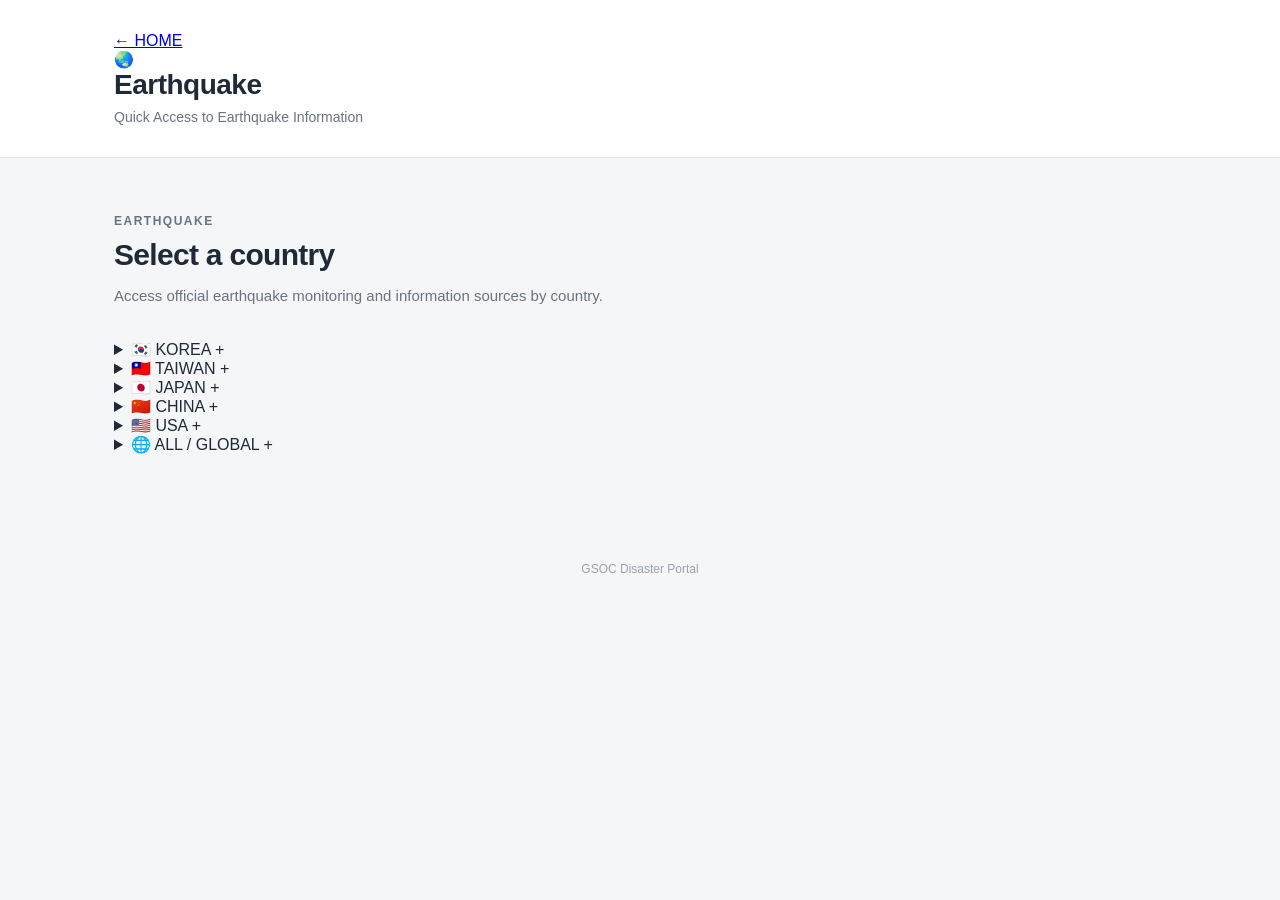
==== earthquake.html @ 1b241b1b "Create earthquake.html" ====
<!DOCTYPE html>
<html lang="en">

<head>
  <meta charset="UTF-8">

  <meta
    name="viewport"
    content="width=device-width, initial-scale=1.0"
  >

  <title>Earthquake | GSOC Disaster Portal</title>

  <link rel="stylesheet" href="style.css">
</head>


<body>

  <!-- =========================
       Header
  ========================== -->

  <header class="site-header">

    <div class="header-content">

      <a
        href="index.html"
        class="back-link"
      >
        ← HOME
      </a>

      <div class="page-title">

        <div class="page-icon">
          🌏
        </div>

        <div>

          <h1>
            Earthquake
          </h1>

          <p>
            Quick Access to Earthquake Information
          </p>

        </div>

      </div>

    </div>

  </header>


  <!-- =========================
       Main
  ========================== -->

  <main class="main-content">

    <section class="intro-section">

      <p class="section-label">
        EARTHQUAKE
      </p>

      <h2>
        Select a country
      </h2>

      <p class="section-description">
        Access official earthquake monitoring and information sources by country.
      </p>

    </section>


    <!-- =========================
         Country List
    ========================== -->

    <section class="country-list">


      <!-- =========================
           Korea
      ========================== -->

      <details class="country-box">

        <summary>

          <span class="country-name">
            🇰🇷 KOREA
          </span>

          <span class="country-arrow">
            +
          </span>

        </summary>


        <div class="country-content">

          <div class="source-grid">


            <a
              href="https://www.weather.go.kr/neng/earthquake/earthquake-korea.do"
              target="_blank"
              rel="noopener noreferrer"
              class="source-card"
            >

              <div class="source-top">

                <h3>
                  KMA Earthquake
                </h3>

                <span class="external-arrow">
                  ↗
                </span>

              </div>

              <p>
                Korea Meteorological Administration
              </p>

              <span class="source-type">
                Official
              </span>

            </a>


          </div>

        </div>

      </details>


      <!-- =========================
           Taiwan
      ========================== -->

      <details class="country-box">

        <summary>

          <span class="country-name">
            🇹🇼 TAIWAN
          </span>

          <span class="country-arrow">
            +
          </span>

        </summary>


        <div class="country-content">

          <div class="source-grid">


            <a
              href="https://www.cwa.gov.tw/V8/E/E/index.html"
              target="_blank"
              rel="noopener noreferrer"
              class="source-card"
            >

              <div class="source-top">

                <h3>
                  CWA Earthquake
                </h3>

                <span class="external-arrow">
                  ↗
                </span>

              </div>

              <p>
                Central Weather Administration
              </p>

              <span class="source-type">
                Official
              </span>

            </a>


          </div>

        </div>

      </details>


      <!-- =========================
           Japan
      ========================== -->

      <details class="country-box">

        <summary>

          <span class="country-name">
            🇯🇵 JAPAN
          </span>

          <span class="country-arrow">
            +
          </span>

        </summary>


        <div class="country-content">

          <div class="source-grid">


            <a
              href="https://www.data.jma.go.jp/multi/quake/index.html?lang=kr"
              target="_blank"
              rel="noopener noreferrer"
              class="source-card"
            >

              <div class="source-top">

                <h3>
                  JMA Earthquake
                </h3>

                <span class="external-arrow">
                  ↗
                </span>

              </div>

              <p>
                Japan Meteorological Agency
              </p>

              <span class="source-type">
                Official · Korean
              </span>

            </a>


          </div>

        </div>

      </details>


      <!-- =========================
           China
      ========================== -->

      <details class="country-box">

        <summary>

          <span class="country-name">
            🇨🇳 CHINA
          </span>

          <span class="country-arrow">
            +
          </span>

        </summary>


        <div class="country-content">

          <div class="source-grid">


            <a
              href="https://www.ceic.ac.cn/"
              target="_blank"
              rel="noopener noreferrer"
              class="source-card"
            >

              <div class="source-top">

                <h3>
                  CENC
                </h3>

                <span class="external-arrow">
                  ↗
                </span>

              </div>

              <p>
                China Earthquake Networks Center
              </p>

              <span class="source-type">
                Official
              </span>

            </a>


          </div>

        </div>

      </details>


      <!-- =========================
           USA
      ========================== -->

      <details class="country-box">

        <summary>

          <span class="country-name">
            🇺🇸 USA
          </span>

          <span class="country-arrow">
            +
          </span>

        </summary>


        <div class="country-content">

          <div class="source-grid">


            <a
              href="https://earthquake.usgs.gov/earthquakes/map/"
              target="_blank"
              rel="noopener noreferrer"
              class="source-card"
            >

              <div class="source-top">

                <h3>
                  USGS Earthquake Map
                </h3>

                <span class="external-arrow">
                  ↗
                </span>

              </div>

              <p>
                United States Geological Survey
              </p>

              <span class="source-type">
                Official
              </span>

            </a>


          </div>

        </div>

      </details>


      <!-- =========================
           All / Global
      ========================== -->

      <details class="country-box">

        <summary>

          <span class="country-name">
            🌐 ALL / GLOBAL
          </span>

          <span class="country-arrow">
            +
          </span>

        </summary>


        <div class="country-content">

          <div class="source-grid">


            <a
              href="https://earthquake.usgs.gov/earthquakes/map/"
              target="_blank"
              rel="noopener noreferrer"
              class="source-card"
            >

              <div class="source-top">

                <h3>
                  USGS Global Map
                </h3>

                <span class="external-arrow">
                  ↗
                </span>

              </div>

              <p>
                Global real-time earthquake map
              </p>

              <span class="source-type">
                Global
              </span>

            </a>


          </div>

        </div>

      </details>


    </section>

  </main>


  <!-- =========================
       Footer
  ========================== -->

  <footer class="site-footer">

    GSOC Disaster Portal

  </footer>


</body>

</html>
---- style.css ----
/* =========================
   기본 설정
========================= */

* {
  box-sizing: border-box;
}

body {
  margin: 0;

  font-family:
    -apple-system,
    BlinkMacSystemFont,
    "Segoe UI",
    Arial,
    sans-serif;

  background-color: #f4f6f8;

  color: #1f2937;
}


/* =========================
   Header
========================= */

.site-header {
  background-color: #ffffff;

  border-bottom: 1px solid #e5e7eb;
}

.header-content {
  max-width: 1100px;

  margin: 0 auto;

  padding: 32px 24px;
}

.site-header h1 {
  margin: 0;

  font-size: 28px;

  font-weight: 700;

  letter-spacing: -0.5px;
}

.site-header p {
  margin: 8px 0 0;

  font-size: 14px;

  color: #6b7280;
}


/* =========================
   Main
========================= */

.main-content {
  max-width: 1100px;

  margin: 0 auto;

  padding: 56px 24px 80px;
}


/* =========================
   Intro
========================= */

.intro-section {
  margin-bottom: 32px;
}

.section-label {
  margin: 0 0 10px;

  font-size: 12px;

  font-weight: 700;

  color: #6b7280;

  letter-spacing: 1.5px;
}

.intro-section h2 {
  margin: 0;

  font-size: 30px;

  font-weight: 700;

  letter-spacing: -0.7px;
}

.section-description {
  margin: 12px 0 0;

  max-width: 600px;

  font-size: 15px;

  line-height: 1.6;

  color: #6b7280;
}


/* =========================
   Disaster Grid
========================= */

.disaster-grid {
  display: grid;

  grid-template-columns:
    repeat(2, minmax(0, 1fr));

  gap: 20px;
}


/* =========================
   Disaster Card
========================= */

.disaster-card {
  display: flex;

  align-items: center;

  gap: 18px;

  min-height: 145px;

  padding: 26px;

  background-color: #ffffff;

  border: 1px solid #e5e7eb;

  border-radius: 14px;

  text-decoration: none;

  color: inherit;

  box-shadow:
    0 2px 6px rgba(0, 0, 0, 0.04);

  transition:
    transform 0.2s ease,
    box-shadow 0.2s ease,
    border-color 0.2s ease;
}


/* 마우스 올렸을 때 */

.disaster-card:hover {
  transform: translateY(-4px);

  border-color: #cbd5e1;

  box-shadow:
    0 10px 24px rgba(0, 0, 0, 0.09);
}


/* =========================
   Icon
========================= */

.disaster-icon {
  display: flex;

  align-items: center;

  justify-content: center;

  width: 64px;

  height: 64px;

  flex-shrink: 0;

  background-color: #f3f4f6;

  border-radius: 14px;

  font-size: 34px;
}


/* =========================
   Text
========================= */

.disaster-text {
  flex: 1;
}

.disaster-text h3 {
  margin: 0;

  font-size: 21px;

  font-weight: 700;
}

.disaster-text p {
  margin: 6px 0 0;

  font-size: 14px;

  color: #6b7280;
}


/* =========================
   Arrow
========================= */

.arrow {
  font-size: 22px;

  color: #9ca3af;

  transition:
    transform 0.2s ease;
}

.disaster-card:hover .arrow {
  transform: translateX(4px);
}


/* =========================
   Footer
========================= */

.site-footer {
  padding: 28px;

  text-align: center;

  font-size: 12px;

  color: #9ca3af;
}


/* =========================
   Tablet / Mobile
========================= */

@media (max-width: 700px) {

  .main-content {
    padding: 40px 18px 60px;
  }

  .header-content {
    padding: 24px 18px;
  }

  .site-header h1 {
    font-size: 23px;
  }

  .intro-section h2 {
    font-size: 25px;
  }

  .disaster-grid {
    grid-template-columns: 1fr;
  }

  .disaster-card {
    min-height: 120px;

    padding: 20px;
  }

  .disaster-icon {
    width: 56px;

    height: 56px;

    font-size: 30px;
  }

}
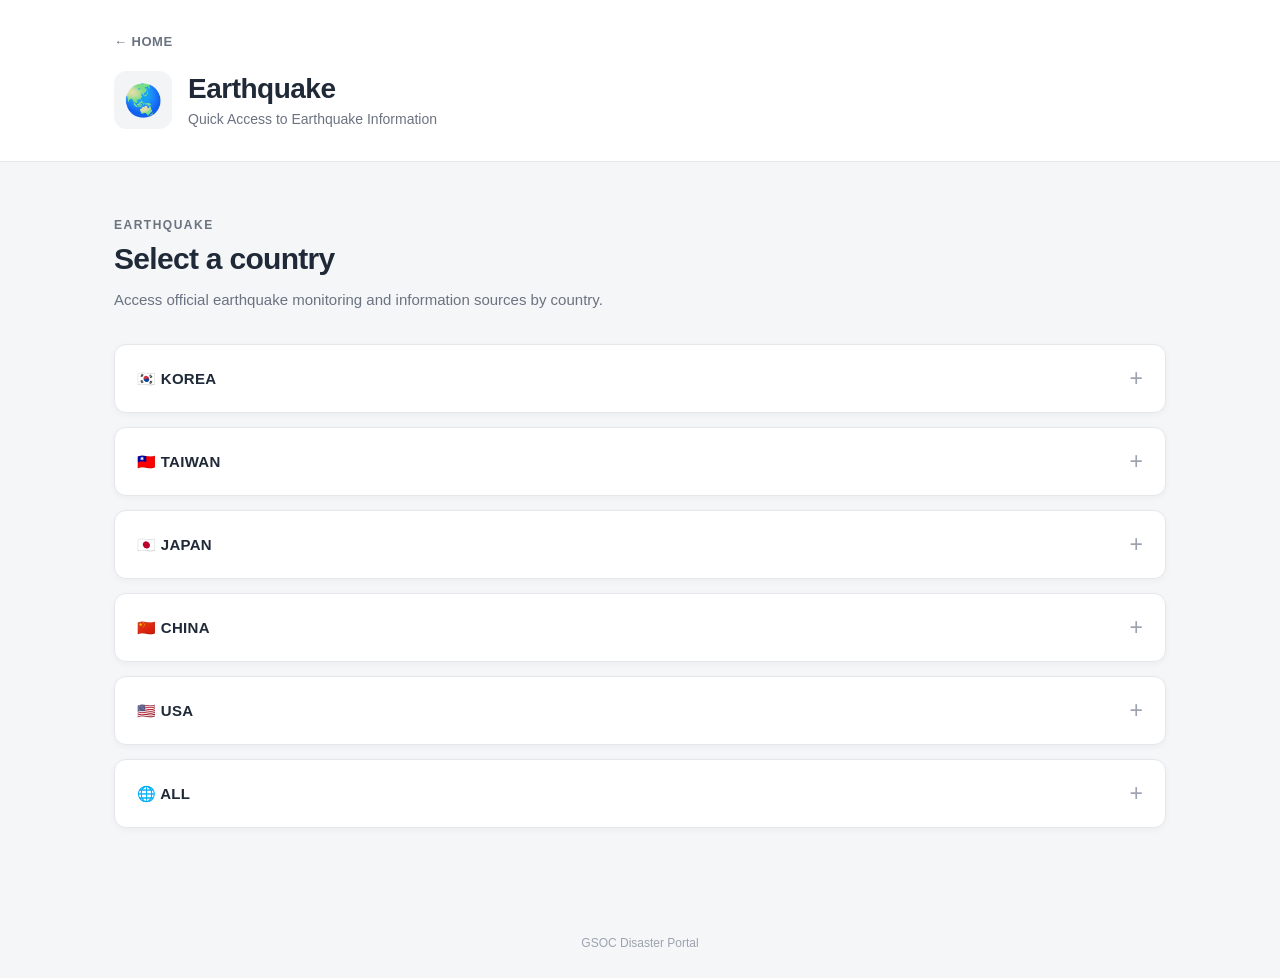
==== commit 453f6ea8: "Add Japan site earthquake.html" ====
--- a/earthquake.html
+++ b/earthquake.html
@@ -233,6 +233,7 @@
           <div class="source-grid">
 
 
+            <!-- JMA Earthquake -->
             <a
               href="https://www.data.jma.go.jp/multi/quake/index.html?lang=kr"
               target="_blank"
@@ -258,6 +259,37 @@
 
               <span class="source-type">
                 Official · Korean
+              </span>
+
+            </a>
+
+
+            <!-- Realtime Earthquake Viewer -->
+            <a
+              href="https://kotoho7.github.io/scratch-realtime-earthquake-viewer-page/"
+              target="_blank"
+              rel="noopener noreferrer"
+              class="source-card"
+            >
+
+              <div class="source-top">
+
+                <h3>
+                  Realtime Earthquake Viewer
+                </h3>
+
+                <span class="external-arrow">
+                  ↗
+                </span>
+
+              </div>
+
+              <p>
+                Real-time earthquake visualization
+              </p>
+
+              <span class="source-type">
+                Monitoring
               </span>
 
             </a>
@@ -393,7 +425,7 @@
 
 
       <!-- =========================
-           All / Global
+           All
       ========================== -->
 
       <details class="country-box">
@@ -401,7 +433,7 @@
         <summary>
 
           <span class="country-name">
-            🌐 ALL / GLOBAL
+            🌐 ALL
           </span>
 
           <span class="country-arrow">
--- a/style.css
+++ b/style.css
@@ -299,4 +299,335 @@
     font-size: 30px;
   }
 
+}
+
+/* =========================
+   Disaster Page Header
+========================= */
+
+.back-link {
+  display: inline-block;
+
+  margin-bottom: 22px;
+
+  font-size: 13px;
+
+  font-weight: 700;
+
+  color: #6b7280;
+
+  text-decoration: none;
+
+  letter-spacing: 0.5px;
+
+  transition: color 0.2s ease;
+}
+
+
+.back-link:hover {
+  color: #111827;
+}
+
+
+.page-title {
+  display: flex;
+
+  align-items: center;
+
+  gap: 16px;
+}
+
+
+.page-icon {
+  display: flex;
+
+  align-items: center;
+
+  justify-content: center;
+
+  width: 58px;
+
+  height: 58px;
+
+  flex-shrink: 0;
+
+  background-color: #f3f4f6;
+
+  border-radius: 13px;
+
+  font-size: 31px;
+}
+
+
+.page-title h1 {
+  margin: 0;
+
+  font-size: 28px;
+}
+
+
+.page-title p {
+  margin: 6px 0 0;
+
+  font-size: 14px;
+
+  color: #6b7280;
+}
+
+
+/* =========================
+   Country List
+========================= */
+
+.country-list {
+  display: flex;
+
+  flex-direction: column;
+
+  gap: 14px;
+}
+
+
+/* =========================
+   Country Accordion
+========================= */
+
+.country-box {
+  overflow: hidden;
+
+  background-color: #ffffff;
+
+  border: 1px solid #e5e7eb;
+
+  border-radius: 12px;
+
+  box-shadow:
+    0 2px 6px rgba(0, 0, 0, 0.04);
+}
+
+
+.country-box summary {
+  display: flex;
+
+  align-items: center;
+
+  justify-content: space-between;
+
+  padding: 20px 22px;
+
+  cursor: pointer;
+
+  list-style: none;
+
+  transition:
+    background-color 0.2s ease;
+}
+
+
+.country-box summary::-webkit-details-marker {
+  display: none;
+}
+
+
+.country-box summary:hover {
+  background-color: #f9fafb;
+}
+
+
+.country-name {
+  font-size: 15px;
+
+  font-weight: 700;
+
+  letter-spacing: 0.3px;
+}
+
+
+/* =========================
+   Accordion +
+========================= */
+
+.country-arrow {
+  font-size: 23px;
+
+  font-weight: 400;
+
+  color: #9ca3af;
+
+  transition:
+    transform 0.2s ease;
+}
+
+
+.country-box[open] .country-arrow {
+  transform: rotate(45deg);
+}
+
+
+/* =========================
+   Country Content
+========================= */
+
+.country-content {
+  padding:
+    0
+    22px
+    22px;
+}
+
+
+/* =========================
+   Source Grid
+========================= */
+
+.source-grid {
+  display: grid;
+
+  grid-template-columns:
+    repeat(3, minmax(0, 1fr));
+
+  gap: 14px;
+}
+
+
+/* =========================
+   Source Card
+========================= */
+
+.source-card {
+  display: block;
+
+  min-height: 125px;
+
+  padding: 20px;
+
+  background-color: #f8fafc;
+
+  border: 1px solid #e5e7eb;
+
+  border-radius: 10px;
+
+  text-decoration: none;
+
+  color: inherit;
+
+  transition:
+    transform 0.2s ease,
+    box-shadow 0.2s ease,
+    border-color 0.2s ease;
+}
+
+
+.source-card:hover {
+  transform: translateY(-3px);
+
+  border-color: #cbd5e1;
+
+  box-shadow:
+    0 6px 16px rgba(0, 0, 0, 0.07);
+}
+
+
+.source-top {
+  display: flex;
+
+  align-items: flex-start;
+
+  justify-content: space-between;
+
+  gap: 12px;
+}
+
+
+.source-card h3 {
+  margin: 0;
+
+  font-size: 16px;
+
+  line-height: 1.4;
+}
+
+
+.source-card p {
+  margin: 8px 0 12px;
+
+  font-size: 13px;
+
+  line-height: 1.5;
+
+  color: #6b7280;
+}
+
+
+.external-arrow {
+  flex-shrink: 0;
+
+  color: #9ca3af;
+
+  font-size: 16px;
+}
+
+
+/* =========================
+   Source Type
+========================= */
+
+.source-type {
+  display: inline-block;
+
+  padding: 4px 8px;
+
+  background-color: #ffffff;
+
+  border: 1px solid #e5e7eb;
+
+  border-radius: 6px;
+
+  font-size: 10px;
+
+  font-weight: 700;
+
+  color: #6b7280;
+
+  letter-spacing: 0.3px;
+}
+
+
+/* =========================
+   Mobile
+========================= */
+
+@media (max-width: 700px) {
+
+  .page-icon {
+    width: 52px;
+
+    height: 52px;
+
+    font-size: 28px;
+  }
+
+
+  .page-title h1 {
+    font-size: 23px;
+  }
+
+
+  .source-grid {
+    grid-template-columns: 1fr;
+  }
+
+
+  .country-box summary {
+    padding: 18px;
+  }
+
+
+  .country-content {
+    padding:
+      0
+      18px
+      18px;
+  }
+
 }
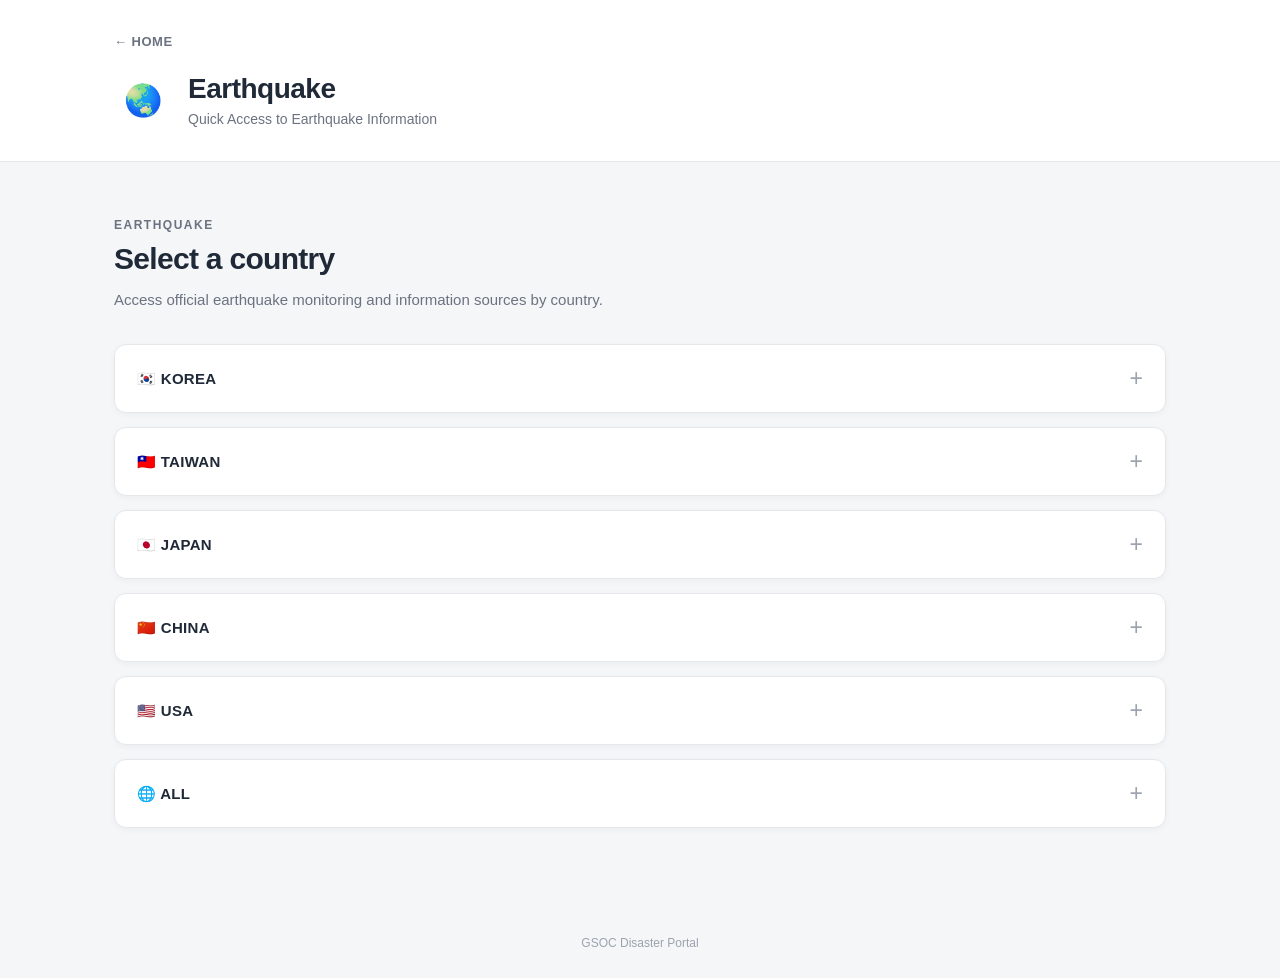
==== commit cddef4b1: "Apply JS earthquake.html" ====
--- a/earthquake.html
+++ b/earthquake.html
@@ -499,6 +499,8 @@
     GSOC Disaster Portal
 
   </footer>
+  
+  <script src="script.js"></script>
 
 
 </body>
--- a/style.css
+++ b/style.css
@@ -351,7 +351,7 @@
 
   flex-shrink: 0;
 
-  background-color: #f3f4f6;
+  background-color: transparent;
 
   border-radius: 13px;
 
@@ -630,4 +630,12 @@
       18px;
   }
 
+}
+
+/* =========================
+   Accordion Open Animation
+========================= */
+
+.country-content {
+  transform-origin: top;
 }
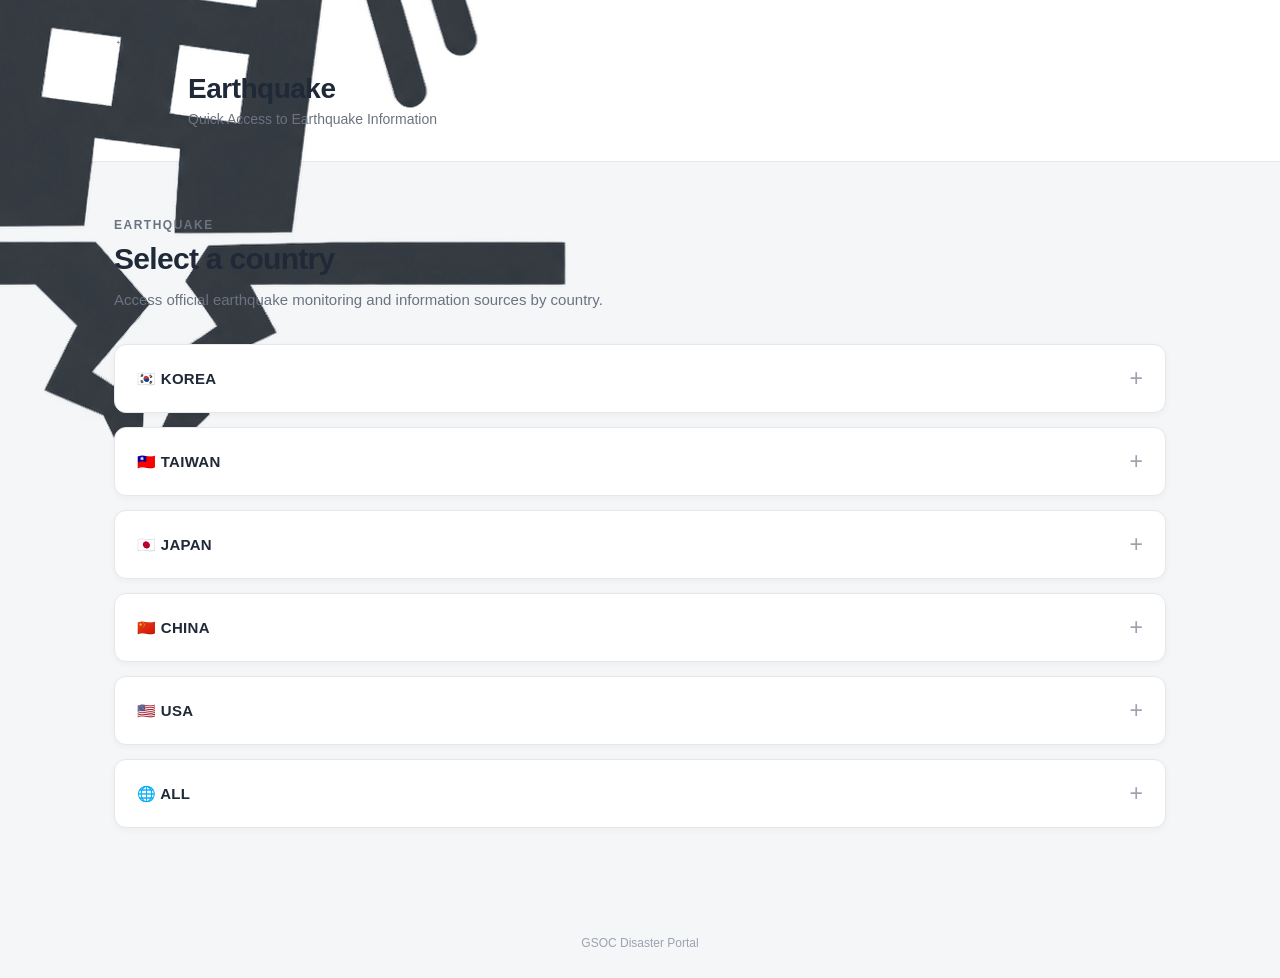
==== commit f6cf995e: "Change to Korean earthquake.html" ====
--- a/earthquake.html
+++ b/earthquake.html
@@ -13,18 +13,13 @@
 
   <link rel="stylesheet" href="style.css">
 </head>
-
-
 <body>
-
   <!-- =========================
        Header
   ========================== -->
 
   <header class="site-header">
-
     <div class="header-content">
-
       <a
         href="index.html"
         class="back-link"
@@ -33,145 +28,127 @@
       </a>
 
       <div class="page-title">
-
         <div class="page-icon">
-          🌏
-        </div>
-
+          <img
+            src="images/earthquake.png"
+            alt="Earthquake pictogram"
+          >
+        </div>
         <div>
-
           <h1>
             Earthquake
           </h1>
-
           <p>
             Quick Access to Earthquake Information
           </p>
-
-        </div>
-
+        </div>
       </div>
-
     </div>
-
   </header>
-
 
   <!-- =========================
        Main
   ========================== -->
-
   <main class="main-content">
-
     <section class="intro-section">
-
       <p class="section-label">
         EARTHQUAKE
       </p>
-
       <h2>
         Select a country
       </h2>
-
       <p class="section-description">
         Access official earthquake monitoring and information sources by country.
       </p>
-
     </section>
-
 
     <!-- =========================
          Country List
     ========================== -->
-
     <section class="country-list">
 
-
       <!-- =========================
            Korea
       ========================== -->
-
-      <details class="country-box">
-
-        <summary>
-
+      <details class="country-box">
+        <summary>
           <span class="country-name">
             🇰🇷 KOREA
           </span>
-
-          <span class="country-arrow">
-            +
-          </span>
-
-        </summary>
-
-
-        <div class="country-content">
-
-          <div class="source-grid">
-
-
-            <a
-              href="https://www.weather.go.kr/neng/earthquake/earthquake-korea.do"
-              target="_blank"
-              rel="noopener noreferrer"
-              class="source-card"
-            >
-
-              <div class="source-top">
-
-                <h3>
-                  KMA Earthquake
-                </h3>
-
-                <span class="external-arrow">
-                  ↗
-                </span>
-
-              </div>
-
-              <p>
-                Korea Meteorological Administration
-              </p>
-
-              <span class="source-type">
-                Official
-              </span>
-
-            </a>
-
-
-          </div>
-
-        </div>
-
-      </details>
-
+          <span class="country-arrow">
+            +
+          </span>
+        </summary>
+
+        <div class="country-content">
+          <div class="source-grid">
+
+            <!--Korea info (1)-->
+            <a
+              href="https://www.weather.go.kr/w/earthquake-volcano/search/korea.do"
+              target="_blank"
+              rel="noopener noreferrer"
+              class="source-card"
+            >
+              <div class="source-top">
+                <h3>
+                  기상청 국내지진 조회
+                </h3>
+                <span class="external-arrow">
+                  ↗
+                </span>
+              </div>
+              <p>
+                국내 지진 발생 현황 및 상세정보 조회
+              </p>
+              <span class="source-type">
+                OFFICIAL · KMA
+              </span>
+            </a>
+
+            <!--Korea info (2)-->
+            <a
+              href="https://www.weather.go.kr/pews/"
+              target="_blank"
+              rel="noopener noreferrer"
+              class="source-card"
+            >
+              <div class="source-top">
+                <h3>
+                  기상청 실시간 지진정보
+                </h3>
+                <span class="external-arrow">
+                  ↗
+                </span>
+              </div>
+              <p>
+                지진 발생 시 지역별 진도 및 신속정보 확인
+              </p>
+              <span class="source-type">
+                OFFICIAL · KMA
+              </span>
+            </a>
+          </div>
+        </div>
+      </details>
 
       <!-- =========================
            Taiwan
       ========================== -->
 
       <details class="country-box">
-
-        <summary>
-
+        <summary>
           <span class="country-name">
             🇹🇼 TAIWAN
           </span>
-
-          <span class="country-arrow">
-            +
-          </span>
-
-        </summary>
-
-
-        <div class="country-content">
-
-          <div class="source-grid">
-
-
+          <span class="country-arrow">
+            +
+          </span>
+        </summary>
+        <div class="country-content">
+          <div class="source-grid">
+            
+            <!--Taiwan info (1)-->
             <a
               href="https://www.cwa.gov.tw/V8/E/E/index.html"
               target="_blank"
@@ -180,32 +157,22 @@
             >
 
               <div class="source-top">
-
-                <h3>
-                  CWA Earthquake
-                </h3>
-
-                <span class="external-arrow">
-                  ↗
-                </span>
-
-              </div>
-
-              <p>
-                Central Weather Administration
-              </p>
-
-              <span class="source-type">
-                Official
-              </span>
-
-            </a>
-
-
-          </div>
-
-        </div>
-
+                <h3>
+                  대만 기상청 지진정보
+                </h3>
+                <span class="external-arrow">
+                  ↗
+                </span>
+              </div>
+              <p>
+                최근 지진 규모·진도·위치 확인
+              </p>
+              <span class="source-type">
+                OFFICIAL
+              </span>
+            </a>
+          </div>
+        </div>
       </details>
 
 
@@ -214,295 +181,196 @@
       ========================== -->
 
       <details class="country-box">
-
-        <summary>
-
+        <summary>
           <span class="country-name">
             🇯🇵 JAPAN
           </span>
-
-          <span class="country-arrow">
-            +
-          </span>
-
-        </summary>
-
-
-        <div class="country-content">
-
-          <div class="source-grid">
-
-
-            <!-- JMA Earthquake -->
+          <span class="country-arrow">
+            +
+          </span>
+        </summary>
+        <div class="country-content">
+          <div class="source-grid">
+            
+            <!--Japan info (1)-->
             <a
               href="https://www.data.jma.go.jp/multi/quake/index.html?lang=kr"
               target="_blank"
               rel="noopener noreferrer"
               class="source-card"
             >
-
-              <div class="source-top">
-
-                <h3>
-                  JMA Earthquake
-                </h3>
-
-                <span class="external-arrow">
-                  ↗
-                </span>
-
-              </div>
-
-              <p>
-                Japan Meteorological Agency
-              </p>
-
-              <span class="source-type">
-                Official · Korean
-              </span>
-
-            </a>
-
-
-            <!-- Realtime Earthquake Viewer -->
+              <div class="source-top">
+                <h3>
+                  일본 기상청 지진정보
+                </h3>
+                <span class="external-arrow">
+                  ↗
+                </span>
+              </div>
+              <p>
+                일본 지진 발생 현황 및 진도 정보 확인
+              </p>
+              <span class="source-type">
+                OFFICIAL · JMA
+              </span>
+            </a>
+
+            <!--Japan info (2)-->
             <a
               href="https://kotoho7.github.io/scratch-realtime-earthquake-viewer-page/"
               target="_blank"
               rel="noopener noreferrer"
               class="source-card"
             >
-
-              <div class="source-top">
-
-                <h3>
-                  Realtime Earthquake Viewer
-                </h3>
-
-                <span class="external-arrow">
-                  ↗
-                </span>
-
-              </div>
-
-              <p>
-                Real-time earthquake visualization
-              </p>
-
-              <span class="source-type">
-                Monitoring
-              </span>
-
-            </a>
-
-
-          </div>
-
-        </div>
-
-      </details>
-
+              <div class="source-top">
+                <h3>
+                  일본 실시간 지진 뷰어
+                </h3>
+                <span class="external-arrow">
+                  ↗
+                </span>
+              </div>
+              <p>
+                일본 지진 발생 현황을 실시간 지도 형태로 확인
+              </p>
+              <span class="source-type">
+                MONITORING · LIVE · COMMUNITY
+              </span>
+            </a>
+          </div>
+        </div>
+      </details>
 
       <!-- =========================
            China
       ========================== -->
-
-      <details class="country-box">
-
-        <summary>
-
+      <details class="country-box">
+        <summary>
           <span class="country-name">
             🇨🇳 CHINA
           </span>
-
-          <span class="country-arrow">
-            +
-          </span>
-
-        </summary>
-
-
-        <div class="country-content">
-
-          <div class="source-grid">
-
-
+          <span class="country-arrow">
+            +
+          </span>
+        </summary>
+        <div class="country-content">
+          <div class="source-grid">
+            
+            <!--China info (1)-->
             <a
               href="https://www.ceic.ac.cn/"
               target="_blank"
               rel="noopener noreferrer"
               class="source-card"
             >
-
-              <div class="source-top">
-
-                <h3>
-                  CENC
-                </h3>
-
-                <span class="external-arrow">
-                  ↗
-                </span>
-
-              </div>
-
-              <p>
-                China Earthquake Networks Center
-              </p>
-
-              <span class="source-type">
-                Official
-              </span>
-
-            </a>
-
-
-          </div>
-
-        </div>
-
-      </details>
-
+              <div class="source-top">
+                <h3>
+                  중국 지진정보
+                </h3>
+                <span class="external-arrow">
+                  ↗
+                </span>
+              </div>
+              <p>
+                중국 및 주변 지역의 최근 지진 발생정보 확인
+              </p>
+              <span class="source-type">
+                OFFICIAL · CEI
+              </span>
+            </a>
+          </div>
+        </div>
+      </details>
 
       <!-- =========================
            USA
       ========================== -->
-
-      <details class="country-box">
-
-        <summary>
-
+      <details class="country-box">
+        <summary>
           <span class="country-name">
             🇺🇸 USA
           </span>
-
-          <span class="country-arrow">
-            +
-          </span>
-
-        </summary>
-
-
-        <div class="country-content">
-
-          <div class="source-grid">
-
-
+          <span class="country-arrow">
+            +
+          </span>
+        </summary>
+        <div class="country-content">
+          <div class="source-grid">
+
+            <!--USA info (1)-->
             <a
               href="https://earthquake.usgs.gov/earthquakes/map/"
               target="_blank"
               rel="noopener noreferrer"
               class="source-card"
             >
-
-              <div class="source-top">
-
-                <h3>
-                  USGS Earthquake Map
-                </h3>
-
-                <span class="external-arrow">
-                  ↗
-                </span>
-
-              </div>
-
-              <p>
-                United States Geological Survey
-              </p>
-
-              <span class="source-type">
-                Official
-              </span>
-
-            </a>
-
-
-          </div>
-
-        </div>
-
-      </details>
-
+              <div class="source-top">
+                <h3>
+                  미국 실시간 지진 지도
+                </h3>
+                <span class="external-arrow">
+                  ↗
+                </span>
+              </div>
+              <p>
+                미국 및 전 세계의 최근 지진 발생 현황을 지도에서 확인
+              </p>
+              <span class="source-type">
+                OFFICIAL · USGS
+              </span>
+            </a>
+          </div>
+        </div>
+      </details>
 
       <!-- =========================
            All
       ========================== -->
 
       <details class="country-box">
-
-        <summary>
-
+        <summary>
           <span class="country-name">
             🌐 ALL
           </span>
-
-          <span class="country-arrow">
-            +
-          </span>
-
-        </summary>
-
-
-        <div class="country-content">
-
-          <div class="source-grid">
-
-
+          <span class="country-arrow">
+            +
+          </span>
+        </summary>
+        <div class="country-content">
+          <div class="source-grid">
             <a
               href="https://earthquake.usgs.gov/earthquakes/map/"
               target="_blank"
               rel="noopener noreferrer"
               class="source-card"
             >
-
-              <div class="source-top">
-
-                <h3>
-                  USGS Global Map
-                </h3>
-
-                <span class="external-arrow">
-                  ↗
-                </span>
-
-              </div>
-
-              <p>
-                Global real-time earthquake map
-              </p>
-
-              <span class="source-type">
-                Global
-              </span>
-
-            </a>
-
-
-          </div>
-
-        </div>
-
-      </details>
-
-
+              <div class="source-top">
+                <h3>
+                  전 세계 실시간 지진 지도
+                </h3>
+                <span class="external-arrow">
+                  ↗
+                </span>
+              </div>
+              <p>
+                전 세계의 최근 지진 발생 현황을 지도에서 확인
+              </p>
+              <span class="source-type">
+                GLOBAL · USGS
+              </span>
+            </a>
+          </div>
+        </div>
+      </details>
     </section>
-
   </main>
-
 
   <!-- =========================
        Footer
   ========================== -->
-
   <footer class="site-footer">
-
     GSOC Disaster Portal
-
   </footer>
-  
   <script src="script.js"></script>
-
-
 </body>
-
 </html>
--- a/style.css
+++ b/style.css
@@ -17,7 +17,6 @@
     sans-serif;
 
   background-color: #f4f6f8;
-
   color: #1f2937;
 }
 
@@ -28,15 +27,12 @@
 
 .site-header {
   background-color: #ffffff;
-
   border-bottom: 1px solid #e5e7eb;
 }
 
 .header-content {
   max-width: 1100px;
-
   margin: 0 auto;
-
   padding: 32px 24px;
 }
 
@@ -44,9 +40,7 @@
   margin: 0;
 
   font-size: 28px;
-
-  font-weight: 700;
-
+  font-weight: 700;
   letter-spacing: -0.5px;
 }
 
@@ -54,7 +48,6 @@
   margin: 8px 0 0;
 
   font-size: 14px;
-
   color: #6b7280;
 }
 
@@ -65,9 +58,7 @@
 
 .main-content {
   max-width: 1100px;
-
   margin: 0 auto;
-
   padding: 56px 24px 80px;
 }
 
@@ -84,7 +75,6 @@
   margin: 0 0 10px;
 
   font-size: 12px;
-
   font-weight: 700;
 
   color: #6b7280;
@@ -96,7 +86,6 @@
   margin: 0;
 
   font-size: 30px;
-
   font-weight: 700;
 
   letter-spacing: -0.7px;
@@ -108,7 +97,6 @@
   max-width: 600px;
 
   font-size: 15px;
-
   line-height: 1.6;
 
   color: #6b7280;
@@ -135,7 +123,6 @@
 
 .disaster-card {
   display: flex;
-
   align-items: center;
 
   gap: 18px;
@@ -147,11 +134,9 @@
   background-color: #ffffff;
 
   border: 1px solid #e5e7eb;
-
   border-radius: 14px;
 
   text-decoration: none;
-
   color: inherit;
 
   box-shadow:
@@ -177,18 +162,16 @@
 
 
 /* =========================
-   Icon
+   Disaster Icon
 ========================= */
 
 .disaster-icon {
   display: flex;
 
   align-items: center;
-
   justify-content: center;
 
   width: 64px;
-
   height: 64px;
 
   flex-shrink: 0;
@@ -196,13 +179,23 @@
   background-color: #f3f4f6;
 
   border-radius: 14px;
-
-  font-size: 34px;
-}
-
-
-/* =========================
-   Text
+}
+
+
+/* 재난 픽토그램 */
+
+.disaster-icon img {
+  display: block;
+
+  width: 42px;
+  height: 42px;
+
+  object-fit: contain;
+}
+
+
+/* =========================
+   Disaster Text
 ========================= */
 
 .disaster-text {
@@ -213,7 +206,6 @@
   margin: 0;
 
   font-size: 21px;
-
   font-weight: 700;
 }
 
@@ -260,48 +252,6 @@
 
 
 /* =========================
-   Tablet / Mobile
-========================= */
-
-@media (max-width: 700px) {
-
-  .main-content {
-    padding: 40px 18px 60px;
-  }
-
-  .header-content {
-    padding: 24px 18px;
-  }
-
-  .site-header h1 {
-    font-size: 23px;
-  }
-
-  .intro-section h2 {
-    font-size: 25px;
-  }
-
-  .disaster-grid {
-    grid-template-columns: 1fr;
-  }
-
-  .disaster-card {
-    min-height: 120px;
-
-    padding: 20px;
-  }
-
-  .disaster-icon {
-    width: 56px;
-
-    height: 56px;
-
-    font-size: 30px;
-  }
-
-}
-
-/* =========================
    Disaster Page Header
 ========================= */
 
@@ -311,7 +261,6 @@
   margin-bottom: 22px;
 
   font-size: 13px;
-
   font-weight: 700;
 
   color: #6b7280;
@@ -320,9 +269,9 @@
 
   letter-spacing: 0.5px;
 
-  transition: color 0.2s ease;
-}
-
+  transition:
+    color 0.2s ease;
+}
 
 .back-link:hover {
   color: #111827;
@@ -342,11 +291,9 @@
   display: flex;
 
   align-items: center;
-
   justify-content: center;
 
   width: 58px;
-
   height: 58px;
 
   flex-shrink: 0;
@@ -398,7 +345,6 @@
   background-color: #ffffff;
 
   border: 1px solid #e5e7eb;
-
   border-radius: 12px;
 
   box-shadow:
@@ -410,7 +356,6 @@
   display: flex;
 
   align-items: center;
-
   justify-content: space-between;
 
   padding: 20px 22px;
@@ -436,7 +381,6 @@
 
 .country-name {
   font-size: 15px;
-
   font-weight: 700;
 
   letter-spacing: 0.3px;
@@ -449,7 +393,6 @@
 
 .country-arrow {
   font-size: 23px;
-
   font-weight: 400;
 
   color: #9ca3af;
@@ -473,6 +416,8 @@
     0
     22px
     22px;
+
+  transform-origin: top;
 }
 
 
@@ -504,11 +449,9 @@
   background-color: #f8fafc;
 
   border: 1px solid #e5e7eb;
-
   border-radius: 10px;
 
   text-decoration: none;
-
   color: inherit;
 
   transition:
@@ -532,7 +475,6 @@
   display: flex;
 
   align-items: flex-start;
-
   justify-content: space-between;
 
   gap: 12px;
@@ -580,11 +522,9 @@
   background-color: #ffffff;
 
   border: 1px solid #e5e7eb;
-
   border-radius: 6px;
 
   font-size: 10px;
-
   font-weight: 700;
 
   color: #6b7280;
@@ -594,14 +534,230 @@
 
 
 /* =========================
-   Mobile
+   Common Tools
+========================= */
+
+.common-section {
+  margin-top: 64px;
+
+  padding-top: 42px;
+
+  border-top: 1px solid #e5e7eb;
+}
+
+
+.common-header {
+  margin-bottom: 30px;
+}
+
+
+.common-header h2 {
+  margin: 0;
+
+  font-size: 26px;
+  font-weight: 700;
+
+  letter-spacing: -0.5px;
+}
+
+
+/* =========================
+   Tool Group
+========================= */
+
+.tool-group {
+  margin-top: 32px;
+}
+
+
+.tool-group-title {
+  margin: 0 0 14px;
+
+  font-size: 12px;
+  font-weight: 700;
+
+  color: #6b7280;
+
+  letter-spacing: 1.3px;
+}
+
+
+/* =========================
+   Common Grid
+========================= */
+
+.common-grid {
+  display: grid;
+
+  grid-template-columns:
+    repeat(2, minmax(0, 1fr));
+
+  gap: 14px;
+}
+
+
+/* =========================
+   Common Card
+========================= */
+
+.common-card {
+  display: flex;
+
+  align-items: center;
+
+  gap: 16px;
+
+  min-height: 105px;
+
+  padding: 20px;
+
+  background-color: #ffffff;
+
+  border: 1px solid #e5e7eb;
+  border-radius: 12px;
+
+  text-decoration: none;
+  color: inherit;
+
+  box-shadow:
+    0 2px 6px rgba(0, 0, 0, 0.04);
+
+  transition:
+    transform 0.2s ease,
+    box-shadow 0.2s ease,
+    border-color 0.2s ease;
+}
+
+
+.common-card:hover {
+  transform: translateY(-3px);
+
+  border-color: #cbd5e1;
+
+  box-shadow:
+    0 8px 18px rgba(0, 0, 0, 0.07);
+}
+
+
+/* =========================
+   Common Icon
+========================= */
+
+.common-icon {
+  display: flex;
+
+  align-items: center;
+  justify-content: center;
+
+  width: 52px;
+  height: 52px;
+
+  flex-shrink: 0;
+
+  background-color: #f3f4f6;
+
+  border-radius: 12px;
+}
+
+
+/* Windy / Site Map 픽토그램 */
+
+.common-icon img {
+  display: block;
+
+  width: 34px;
+  height: 34px;
+
+  object-fit: contain;
+}
+
+
+/* =========================
+   Common Text
+========================= */
+
+.common-text {
+  flex: 1;
+
+  min-width: 0;
+}
+
+
+.common-text h4 {
+  margin: 0;
+
+  font-size: 15px;
+  font-weight: 700;
+}
+
+
+.common-text p {
+  margin: 6px 0 0;
+
+  font-size: 12px;
+
+  line-height: 1.5;
+
+  color: #6b7280;
+}
+
+
+/* =========================
+   Tablet / Mobile
 ========================= */
 
 @media (max-width: 700px) {
+
+  .main-content {
+    padding: 40px 18px 60px;
+  }
+
+
+  .header-content {
+    padding: 24px 18px;
+  }
+
+
+  .site-header h1 {
+    font-size: 23px;
+  }
+
+
+  .intro-section h2 {
+    font-size: 25px;
+  }
+
+
+  /* Disaster */
+
+  .disaster-grid {
+    grid-template-columns: 1fr;
+  }
+
+
+  .disaster-card {
+    min-height: 120px;
+
+    padding: 20px;
+  }
+
+
+  .disaster-icon {
+    width: 56px;
+    height: 56px;
+  }
+
+
+  .disaster-icon img {
+    width: 38px;
+    height: 38px;
+  }
+
+
+  /* Disaster Page */
 
   .page-icon {
     width: 52px;
-
     height: 52px;
 
     font-size: 28px;
@@ -630,12 +786,37 @@
       18px;
   }
 
-}
-
-/* =========================
-   Accordion Open Animation
-========================= */
-
-.country-content {
-  transform-origin: top;
+
+  /* Common Tools */
+
+  .common-section {
+    margin-top: 48px;
+
+    padding-top: 34px;
+  }
+
+
+  .common-grid {
+    grid-template-columns: 1fr;
+  }
+
+
+  .common-card {
+    min-height: 96px;
+
+    padding: 18px;
+  }
+
+
+  .common-icon {
+    width: 48px;
+    height: 48px;
+  }
+
+
+  .common-icon img {
+    width: 32px;
+    height: 32px;
+  }
+
 }
